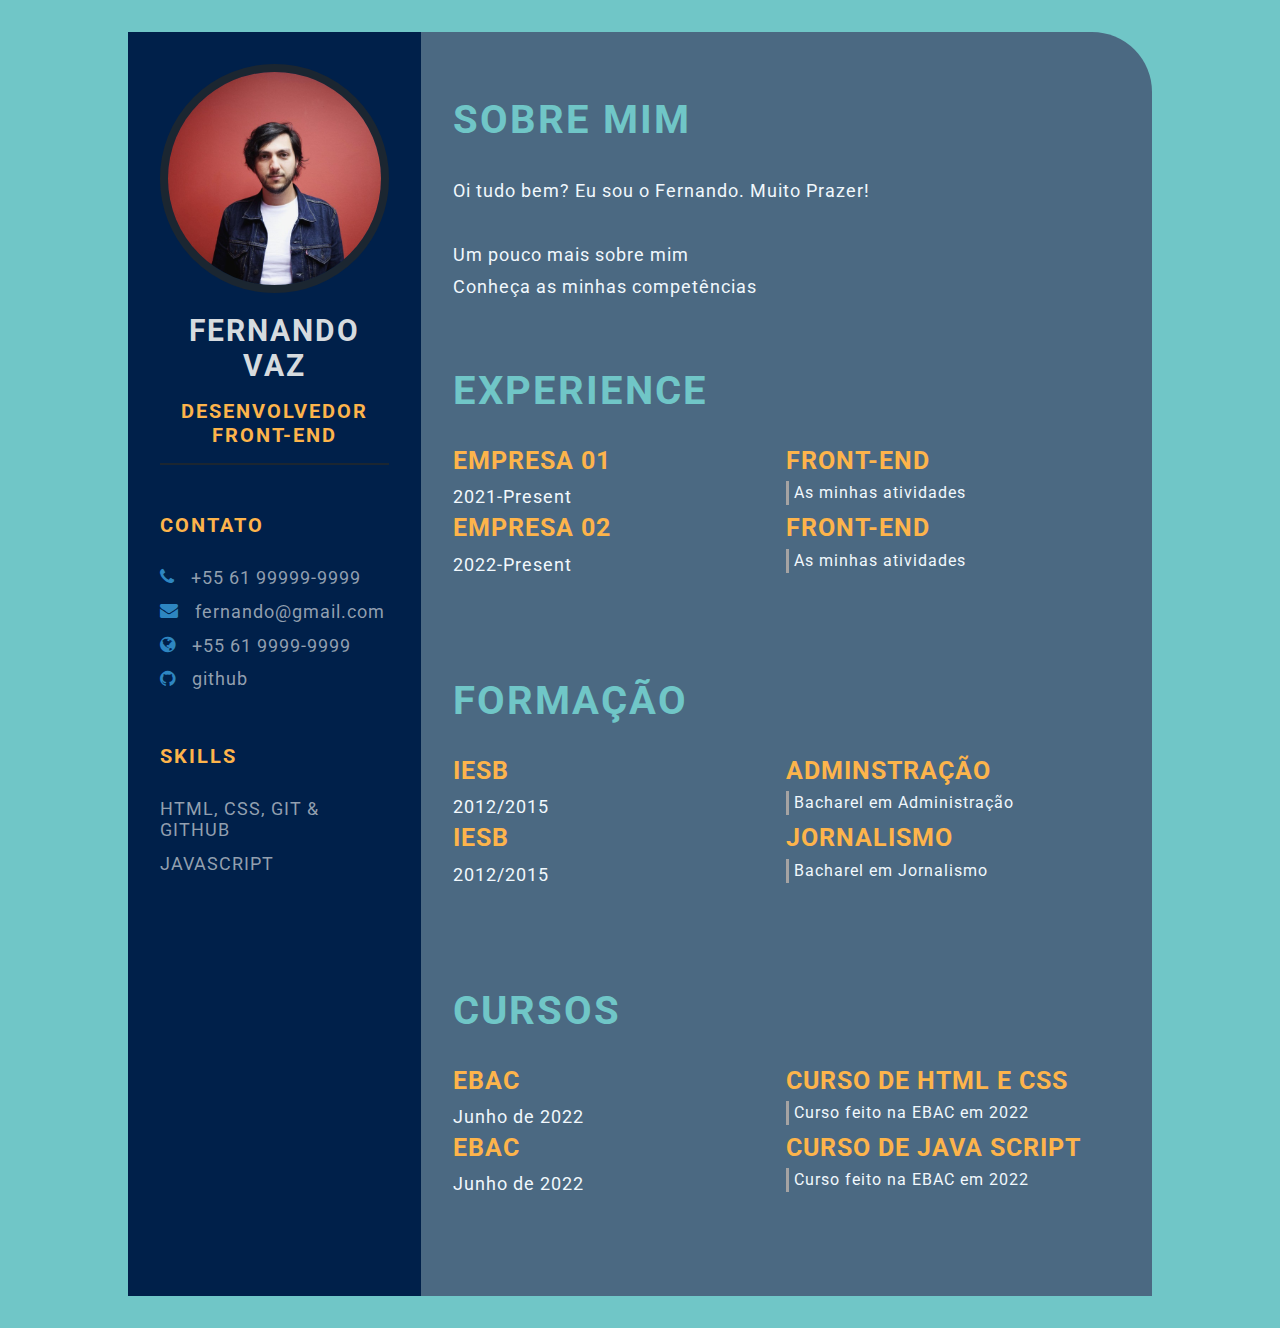
==== dia02/index.html @ 5587a4ed "Export "style.css"" ====
<!DOCTYPE html>
<html lang="pt-br">
<head>
    <meta charset="UTF-8">
    <meta http-equiv="X-UA-Compatible" content="IE=edge">
    <meta name="viewport" content="width=device-width, initial-scale=1.0">
    <title>Fernando Vaz CV</title>

        <!-- Google font  -->
        <link rel="preconnect" href="https://fonts.googleapis.com">
        <link rel="preconnect" href="https://fonts.gstatic.com" crossorigin>
        <link href="https://fonts.googleapis.com/css2?family=Roboto:ital,wght@0,100;0,300;0,400;0,700;1,100;1,300;1,400;1,700&display=swap" rel="stylesheet">
    
        <!-- font-awesome -->
        <link rel="stylesheet" href="https://cdnjs.cloudflare.com/ajax/libs/font-awesome/4.7.0/css/font-awesome.min.css">
    
        <!-- Custom CSS -->
    <link rel="stylesheet" href="estilo/style.css">
</head>
<body>
    <main class="resume-contents">
        <section class="left-section">
            <section class="left-section-content">
                <div class="profile">
                    <img class="profile-image" src="imagem/profile-image01-pq.jpeg" alt="Profile Image">
                    <p class="name">Fernando Vaz</p>
                    <p class="profession">Desenvolvedor Front-End</p>
                </div>
                <div class="contact-info">
                    <p class="left-title">Contato</p>
                    <ul>
                        <li><i class="fa fa-phone"></i>+55 61 99999-9999</li>
                        <li><i class="fa fa-envelope"></i>fernando@gmail.com</li>
                        <li><i class="fa fa-globe"></i>+55 61 9999-9999</li>
                        <li><i class="fa fa-github"></i>github</li>
                    </ul>
                </div>
                <div class="skills">
                    <p class="left-title">Skills</p>
                    <ul>
                        <li><p>HTML, CSS, Git & GitHub</p></li>
                        <li><p>JavaScript</p></li>
                    </ul>
                </div>
            </section>
        </section>
        <section class="right-section">
            <div class="right-section-contents">
                <section class="about gap">
                    <div class="right-title">Sobre Mim</div>
                    <p class="about-me-contents">
                        Oi tudo bem? Eu sou o Fernando. Muito Prazer! <br>
                        <br> Um pouco mais sobre mim
                        <br>Conheça as minhas competências
                    </p>
                </section>
                <section class="experience gap">
                    <div class="right-title">Experience</div>
                    <div class="experience-contents">
                        <div class="exp-left">
                            <p class="exp-company-name">Empresa 01</p>
                            <p class="exp-time-period">2021-Present</p>
                        </div>
                        <div class="exp-right">
                            <p class="exp-position">Front-End</p>
                            <p class="exp-desc">
                            As minhas atividades
                            </p>
                        </div>
                        <div class="exp-left">
                            <p class="exp-company-name">Empresa 02</p>
                            <p class="exp-time-period">2022-Present</p>
                        </div>
                        <div class="exp-right">
                            <p class="exp-position">Front-End</p>
                            <p class="exp-desc">
                                As minhas atividades
                            </p>
                        </div>
                    </div>
                </section>
                <section class="education gap">
                    <div class="right-title">Formação</div>
                    <div class="education-contents">
                        <div class="education-left">
                            <p class="education-school-name">IESB</p>
                            <p class="educationp-time-period">2012/2015</p>
                        </div>
                        <div class="education-right">
                            <p class="education-subject">Adminstração</p>
                            <p class="education-desc">
                                Bacharel em Administração
                            </p>
                        </div>
                        <div class="education-left">
                            <p class="education-school-name">IESB</p>
                            <p class="educationp-time-period">2012/2015</p>
                        </div>
                        <div class="education-right">
                            <p class="education-subject">Jornalismo</p>
                            <p class="education-desc">
                                Bacharel em Jornalismo
                            </p>
                        </div>
                    </div>
                </section>
                <section class="awards gap">
                    <div class="right-title">Cursos</div>
                    <div class="awards-contents">
                        <div class="awards-left">
                            <p class="awards-company-name">EBAC</p>
                            <p class="awards-time-period">Junho de 2022</p>
                        </div>
                        <div class="awads-right">
                            <p class="awards-name">Curso de HTML e CSS</p>
                            <p class="awards-desc">Curso feito na EBAC em 2022</p>
                        </div>
                        <div class="awards-left">
                            <p class="awards-company-name">EBAC</p>
                            <p class="awards-time-period">Junho de 2022</p>
                        </div>
                        <div class="awads-right">
                            <p class="awards-name">Curso de Java Script</p>
                            <p class="awards-desc">Curso feito na EBAC em 2022</p>
                        </div>
                    </div>
                </section> 
            </div>   
        </section>
    </main>
</body>
</html>
---- dia02/estilo/style.css ----
* {
    margin: 0;
    padding: 0;
    box-sizing: border-box;
    list-style: none;
    font-family: 'Roboto', sans-serif;
}

body {
    background-color: #70c6c7;
}

.resume-contents {
    min-height: 100vh;
    width: 80%;
    margin: 2rem auto;
    display: grid;
    grid-template-columns: repeat(7, 1fr);
}

.left-section {
    grid-column: span 2;
    height: 100%;
    background-color: #00204A;
}

.right-section {
    grid-column: span 5;
    height: 100%;
    background-color: #4B6982;
    border-radius: 0px 60px 0px 0px;
}

.left-section-content{
    padding: 2rem 2rem;
}

.profile {
    width: 100%;
    border-bottom: 2px solid #1B2631;
}

.profile .profile-image {
    width: 100%;
    border-radius: 50%;
    border: 8px solid #1B2631;
}

.name {
    color: #D6DBDF;
    font-size: 30px;
    letter-spacing: 2px;
    text-transform: uppercase;
    text-align: center;
    font-weight: bold;
    padding: 1rem 0;
}

.profession {
    color: #FDB44B;
    font-size: 20px;
    text-transform: uppercase;
    text-align: center;
    letter-spacing: 2px;
    font-weight: bold;
    padding-bottom: 1rem;
}

/* .contact-info { border-bottom: 2px solid #1B2631; } */
.left-title {
    color: #FDB44B;
    font-size: 20px;
    letter-spacing: 2px;
    text-transform: uppercase;
    font-weight: bold;
    display: flex;
    align-items: center;
    padding-top: 3rem;
}

.contact-info ul {
    padding-top: 1.5rem;
}

.contact-info ul li,
.references ul li {
    padding: .4rem 0;
    display: flex;
    align-items: center;
    color: #d6dbdfaf;
    letter-spacing: 1px;
    font-size: 18px;
}

.contact-info ul li i,
.references ul li i {
    padding-right: 1rem;
    font-size: 18px;
    color: #2E86C1;
}

.skills ul {
    padding-top: 1.5rem;
}
.skills ul li p {
    padding: .4rem 0;
    color: #d6dbdfaf;
    font-size: 18px;
    letter-spacing: 1px;
    display: flex;
    align-items: center;
    text-transform: uppercase;
}

.referance-name {
    padding-top: 1.5rem;
    padding-bottom: .4rem;
    font-size: 18px;
    color: #F9E79F;
    letter-spacing: 1px;
    text-transform: uppercase;
}

.referance-profession {
    font-size: 16px;
    color: #d6dbdfaf;
    letter-spacing: 1px;
    /* text-transform: uppercase; */
    padding-bottom: .4rem;
}


.right-section-contents {
    padding: 2rem 2rem;
}

.right-title {
    color: #70C6C7;
    font-size: 40px;
    letter-spacing: 2px;
    text-transform: uppercase;
    font-weight: bold;
    display: flex;
    align-items: center;
    padding: 2rem 0;
    position: relative;
}

.gap {
    padding-bottom: 2rem;
}
.about-me-contents {
    font-size: 18px;
    letter-spacing: 1px;
    line-height: 2rem;
    color: #F1F8FD;
}

.experience-contents,
.education-contents,
.awards-contents {
    display: grid;
    grid-template-columns: repeat(2, 1fr);
    padding-bottom: 2rem;
    color: #F1F8FD;
}

.exp-company-name,
.education-school-name,
.awards-company-name {
    font-size: 25px;
    font-weight: bold;
    text-transform: uppercase;
    letter-spacing: 1px;
    color: #FDB44B;
    padding-bottom: .4rem;
}

.exp-time-period,
.educationp-time-period,
.awards-time-period {
    font-size: 18px;
    letter-spacing: 1px;
    line-height: 2rem;
}

.exp-position,
.education-subject,
.awards-name {
    font-size: 25px;
    font-weight: bold;
    text-transform: uppercase;
    letter-spacing: 1px;
    color: #FDB44B;
    padding-bottom: .4rem;
}

.exp-desc,
.education-desc,
.awards-desc {
    font-size: 16px;
    letter-spacing: 1px;
    line-height: 1.5rem;
    border-left: 3px solid #a5a3a3;
    padding-left: 5px;
}

/* Media queries */
@media screen and (max-width:780px) {
    .experience-contents,
    .education-contents,
    .awards-contents {
        grid-template-columns: repeat(1, 1fr);
    }
}

@media screen and (max-width:780px) {
    .left-section {
        grid-column: span 3;
    }
    
    .right-section {
        grid-column: span 4;
    }
    
}

@media screen and (max-width:1200px) {
    .resume-contents {
        grid-template-columns: repeat(1, 1fr);
    }
}

@media screen and (max-width:390px) {
    .resume-contents {
        width: 100%;
        margin: 0 auto;
    }

    .name {
        font-size: 20px;
    }

    .profession {
        font-size: 18px;
    }

    .left-title {
        font-size: 18px;
    }

    .right-title {
        font-size: 18px;
    }

    .contact-info ul li,
    .references ul li {
        font-size: 12px;
    }

    .contact-info ul li i,
    .references ul li i {
        /* padding-right: 1rem; */
        font-size: 12px;
    }

    .skills ul li p {
        font-size: 12px;
    }

    .about-me-contents {
        font-size: 16px;
        line-height: 1.5rem;
    }

    .exp-company-name,
    .education-school-name,
    .awards-company-name {
        font-size: 18px;
    }

    .exp-time-period,
    .educationp-time-period,
    .awards-time-period {
        font-size: 16px;
    }

    .exp-position,
    .education-subject,
    .awards-name {
        font-size: 18px;
    }
}
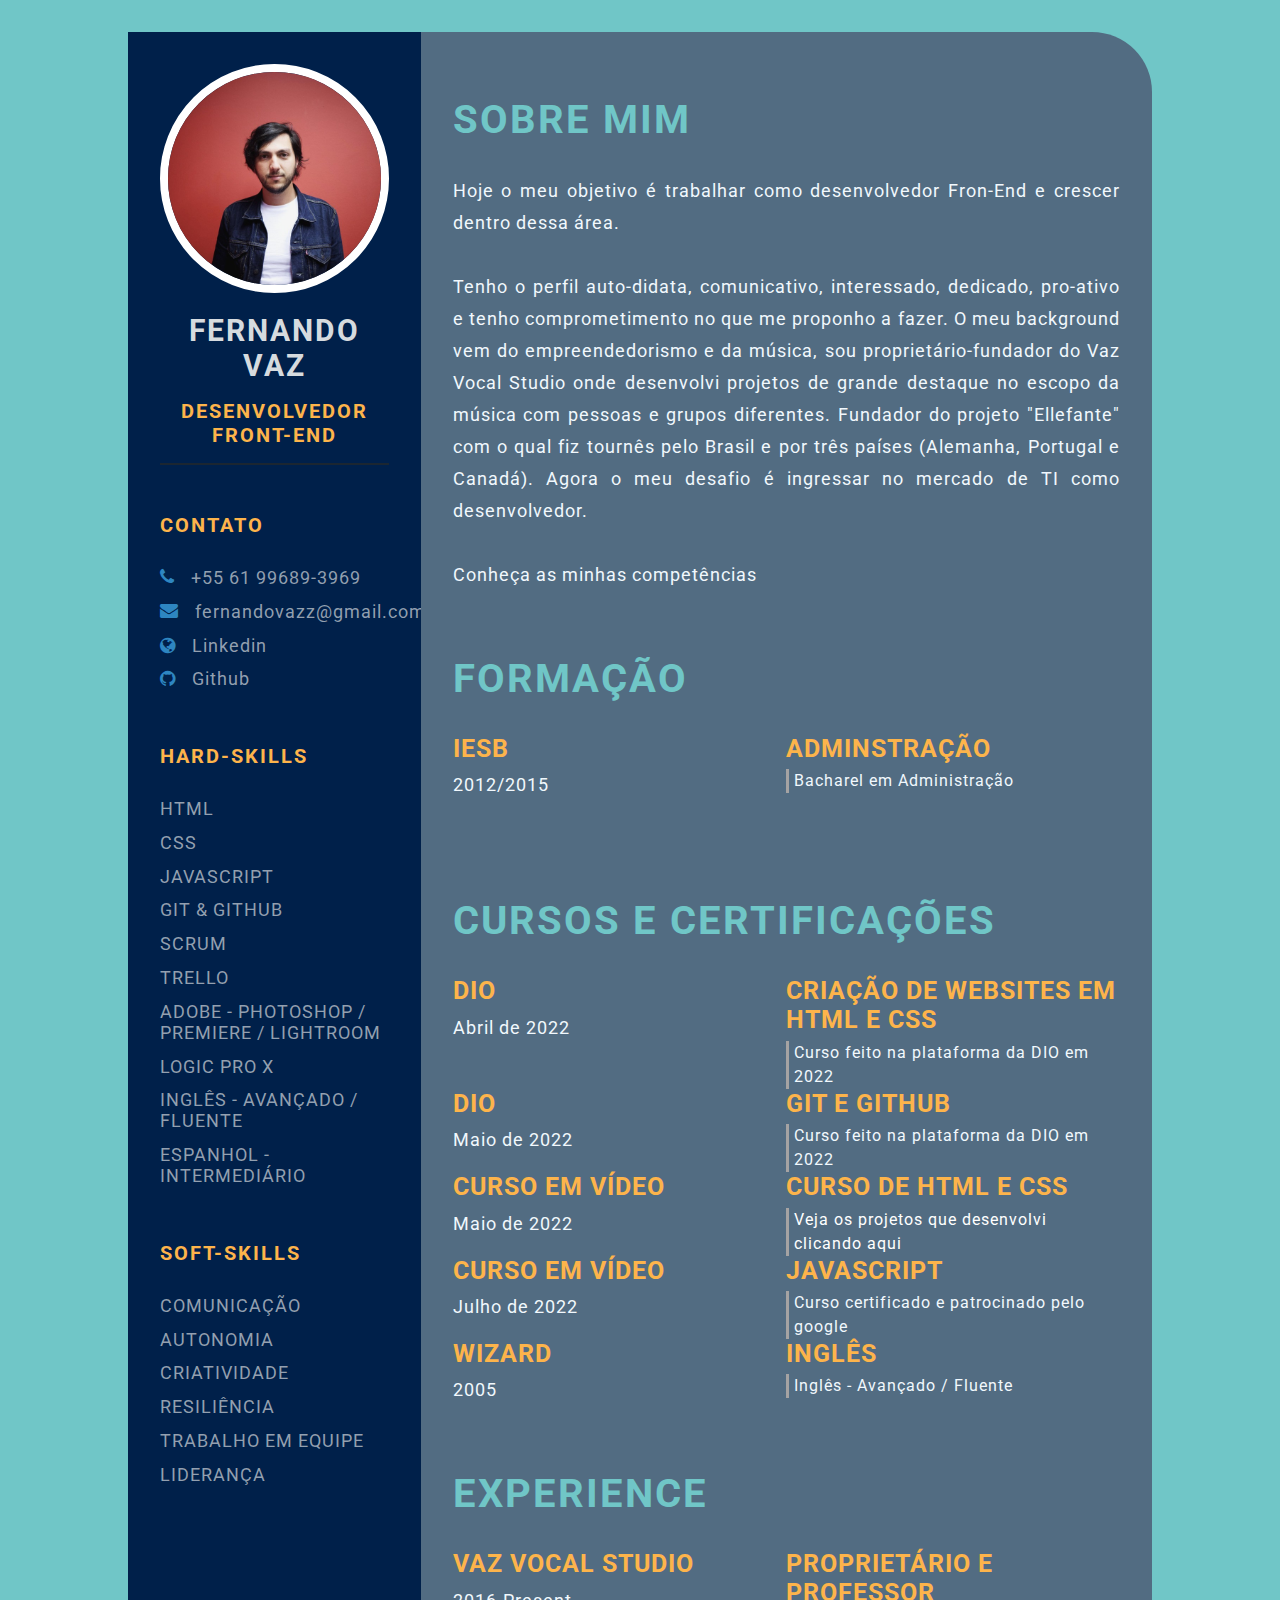
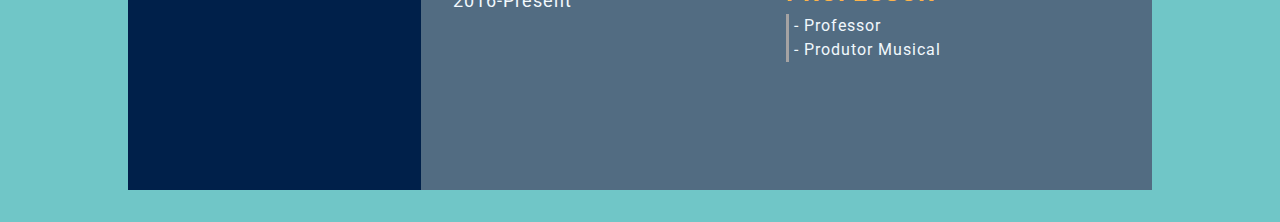
==== commit 9a54525b: "Atualização CV" ====
--- a/dia02/index.html
+++ b/dia02/index.html
@@ -4,7 +4,7 @@
     <meta charset="UTF-8">
     <meta http-equiv="X-UA-Compatible" content="IE=edge">
     <meta name="viewport" content="width=device-width, initial-scale=1.0">
-    <title>Fernando Vaz CV</title>
+    <title>Fernando Vaz - Currículo</title>
 
         <!-- Google font  -->
         <link rel="preconnect" href="https://fonts.googleapis.com">
@@ -29,17 +29,39 @@
                 <div class="contact-info">
                     <p class="left-title">Contato</p>
                     <ul>
-                        <li><i class="fa fa-phone"></i>+55 61 99999-9999</li>
-                        <li><i class="fa fa-envelope"></i>fernando@gmail.com</li>
-                        <li><i class="fa fa-globe"></i>+55 61 9999-9999</li>
-                        <li><i class="fa fa-github"></i>github</li>
+                        <li><i class="fa fa-phone"></i>+55 61 99689-3969</li>
+                        <li><i class="fa fa-envelope"></i>fernandovazz@gmail.com</li>
+                        <a target="_blank" href="https://www.linkedin.com/in/vaz-fernando/">
+                            <li><i class="fa fa-globe"></i>Linkedin
+                        </a>
+                        <a target="_blank" href="https://github.com/vazfernando">
+                            <li><i class="fa fa-github"></i>Github</li>
+                        </a>
                     </ul>
                 </div>
                 <div class="skills">
-                    <p class="left-title">Skills</p>
+                    <p class="left-title">Hard-Skills</p>
                     <ul>
-                        <li><p>HTML, CSS, Git & GitHub</p></li>
+                        <li><p>HTML</p></li>
+                        <li><p>CSS</p></li>
                         <li><p>JavaScript</p></li>
+                        <li><p>Git & GitHub</p></li>
+                        <li><p>SCRUM</p></li>
+                        <li><p>TRELLO</p></li>
+                        <li><p>ADOBE - PHOTOSHOP / PREMIERE / LIGHTROOM</p></li>
+                        <li><p>LOGIC PRO X</p></li>
+                        <li><p>INGLÊS - AVANÇADO / FLUENTE</p></li>
+                        <li><p>ESPANHOL - INTERMEDIÁRIO</p></li>
+                    </ul>
+
+                    <p class="left-title">Soft-Skills</p>
+                    <ul>
+                        <li><p>comunicação</p></li>
+                        <li><p>autonomia</p></li>
+                        <li><p>criatividade</p></li>
+                        <li><p>resiliência</p></li>
+                        <li><p>trabalho em equipe</p></li>
+                        <li><p>liderança</p></li>
                     </ul>
                 </div>
             </section>
@@ -49,35 +71,12 @@
                 <section class="about gap">
                     <div class="right-title">Sobre Mim</div>
                     <p class="about-me-contents">
-                        Oi tudo bem? Eu sou o Fernando. Muito Prazer! <br>
-                        <br> Um pouco mais sobre mim
+                        Hoje o meu objetivo é trabalhar como desenvolvedor Fron-End e crescer dentro dessa área.
+                        <br>
+                        <br> Tenho o perfil auto-didata, comunicativo, interessado, dedicado, pro-ativo e tenho comprometimento no que me proponho a fazer. O meu background vem do empreendedorismo e da música, sou proprietário-fundador do Vaz Vocal Studio onde desenvolvi projetos de grande destaque no escopo da música com pessoas e grupos diferentes. Fundador do projeto "Ellefante" com o qual fiz tournês pelo Brasil e por três países (Alemanha, Portugal e Canadá). Agora o meu desafio é ingressar no mercado de TI como desenvolvedor.
+                        <br>
                         <br>Conheça as minhas competências
                     </p>
-                </section>
-                <section class="experience gap">
-                    <div class="right-title">Experience</div>
-                    <div class="experience-contents">
-                        <div class="exp-left">
-                            <p class="exp-company-name">Empresa 01</p>
-                            <p class="exp-time-period">2021-Present</p>
-                        </div>
-                        <div class="exp-right">
-                            <p class="exp-position">Front-End</p>
-                            <p class="exp-desc">
-                            As minhas atividades
-                            </p>
-                        </div>
-                        <div class="exp-left">
-                            <p class="exp-company-name">Empresa 02</p>
-                            <p class="exp-time-period">2022-Present</p>
-                        </div>
-                        <div class="exp-right">
-                            <p class="exp-position">Front-End</p>
-                            <p class="exp-desc">
-                                As minhas atividades
-                            </p>
-                        </div>
-                    </div>
                 </section>
                 <section class="education gap">
                     <div class="right-title">Formação</div>
@@ -92,6 +91,7 @@
                                 Bacharel em Administração
                             </p>
                         </div>
+                     <!--
                         <div class="education-left">
                             <p class="education-school-name">IESB</p>
                             <p class="educationp-time-period">2012/2015</p>
@@ -101,29 +101,89 @@
                             <p class="education-desc">
                                 Bacharel em Jornalismo
                             </p>
-                        </div>
+                        </div> 
+                    -->
                     </div>
                 </section>
                 <section class="awards gap">
-                    <div class="right-title">Cursos</div>
+                    <div class="right-title">Cursos e certificações</div>
                     <div class="awards-contents">
+
                         <div class="awards-left">
-                            <p class="awards-company-name">EBAC</p>
-                            <p class="awards-time-period">Junho de 2022</p>
+                            <p class="awards-company-name">DIO</p>
+                            <p class="awards-time-period">Abril de 2022</p>
+                        </div>
+                        <div class="awads-right"> 
+                            <p class="awards-name">CRIAÇÃO DE WEBSITES EM HTML E CSS</p>
+                            <p class="awards-desc">Curso feito na plataforma da DIO em 2022</p>
+                        </div>
+
+                        <div class="awards-left">
+                            <p class="awards-company-name">DIO</p>
+                            <p class="awards-time-period">Maio de 2022</p>
+                        </div>
+                        <div class="awads-right">
+                            <p class="awards-name">GIT E GITHUB</p>
+                            <p class="awards-desc">Curso feito na plataforma da DIO em 2022</p>
+                        </div>
+
+                        <div class="awards-left">
+                            <p class="awards-company-name">CURSO EM VÍDEO</p>
+                            <p class="awards-time-period">Maio de 2022</p>
                         </div>
                         <div class="awads-right">
                             <p class="awards-name">Curso de HTML e CSS</p>
-                            <p class="awards-desc">Curso feito na EBAC em 2022</p>
+                            <p class="awards-desc"><a target="_blank" class="color-curso-desc" href="https://github.com/vazfernando">Veja os projetos que desenvolvi clicando aqui</a></p>
                         </div>
+
                         <div class="awards-left">
-                            <p class="awards-company-name">EBAC</p>
-                            <p class="awards-time-period">Junho de 2022</p>
+                            <p class="awards-company-name">CURSO EM VÍDEO</p>
+                            <p class="awards-time-period">Julho de 2022</p>
                         </div>
                         <div class="awads-right">
-                            <p class="awards-name">Curso de Java Script</p>
-                            <p class="awards-desc">Curso feito na EBAC em 2022</p>
+                            <p class="awards-name">JAVASCRIPT</p>
+                            <p class="awards-desc">Curso certificado e patrocinado pelo google</p>
                         </div>
+
+                        <div class="awards-left">
+                            <p class="awards-company-name">WIZARD</p>
+                            <p class="awards-time-period">2005</p>
+                        </div>
+                        <div class="awads-right">
+                            <p class="awards-name">INGLÊS</p>
+                            <p class="awards-desc">Inglês - Avançado / Fluente</p>
+                        </div>
+
                     </div>
+                    <section class="experience gap">
+                        <div class="right-title">Experience</div>
+                        <div class="experience-contents">
+                            <div class="exp-left">
+                                <p class="exp-company-name">VAZ VOCAL STUDIO</p>
+                                <p class="exp-time-period">2016-Present</p>
+                            </div>
+                            <div class="exp-right">
+                                <p class="exp-position">Proprietário e professor</p>
+                                <p class="exp-desc">
+                                - Professor <br>
+                                - Produtor Musical
+                                </p>
+                            </div>
+
+                            <!--
+                            <div class="exp-left">
+                                <p class="exp-company-name">Empresa 02</p>
+                                <p class="exp-time-period">2022-Present</p>
+                            </div>
+                            <div class="exp-right">
+                                <p class="exp-position">Front-End</p>
+                                <p class="exp-desc">
+                                    As minhas atividades
+                                </p>
+                            </div>
+                            -->
+                        </div>
+                    </section>
                 </section> 
             </div>   
         </section>
--- a/dia02/estilo/style.css
+++ b/dia02/estilo/style.css
@@ -10,6 +10,20 @@
     background-color: #70c6c7;
 }
 
+a {
+    text-decoration: none;
+    color:  #d6dbdfaf;
+}
+
+a:hover {
+    text-decoration: underline;
+    color: white;
+}
+
+.color-curso-desc {
+    color: white;
+}
+
 .resume-contents {
     min-height: 100vh;
     width: 80%;
@@ -27,7 +41,7 @@
 .right-section {
     grid-column: span 5;
     height: 100%;
-    background-color: #4B6982;
+    background-color: #526c82;
     border-radius: 0px 60px 0px 0px;
 }
 
@@ -43,7 +57,7 @@
 .profile .profile-image {
     width: 100%;
     border-radius: 50%;
-    border: 8px solid #1B2631;
+    border: 8px solid white;
 }
 
 .name {
@@ -153,6 +167,7 @@
     font-size: 18px;
     letter-spacing: 1px;
     line-height: 2rem;
+    text-align: justify;
     color: #F1F8FD;
 }
 
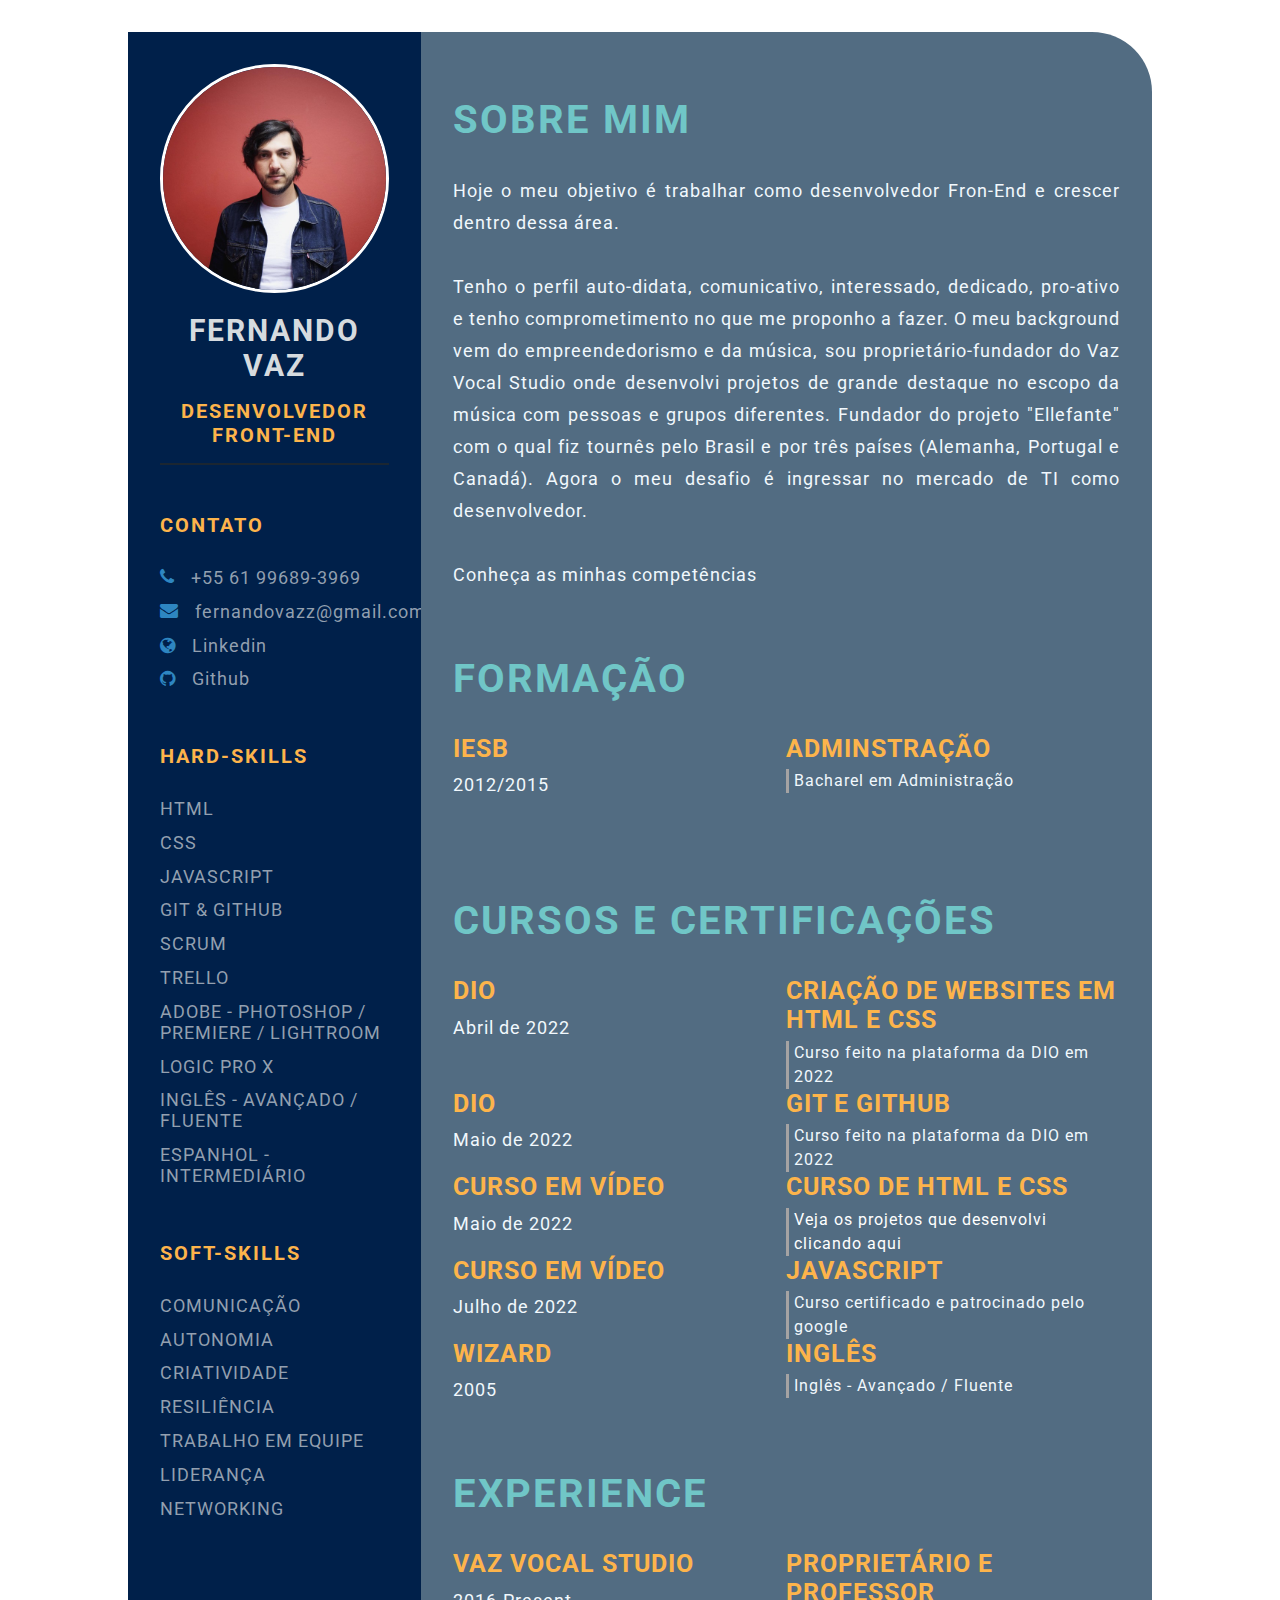
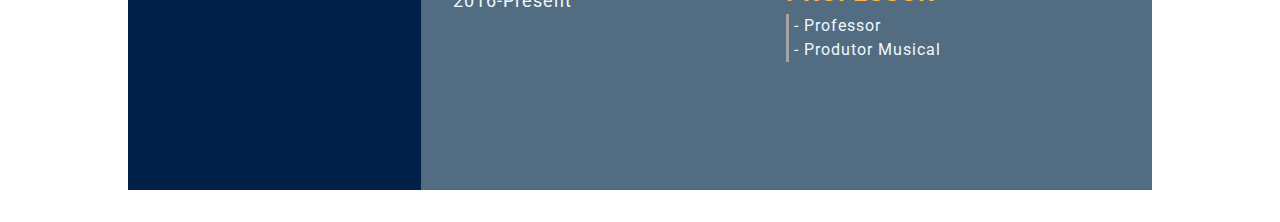
==== commit 7543c86a: "profile-image border change" ====
--- a/dia02/index.html
+++ b/dia02/index.html
@@ -62,6 +62,7 @@
                         <li><p>resiliência</p></li>
                         <li><p>trabalho em equipe</p></li>
                         <li><p>liderança</p></li>
+                        <li><p>networking</p></li>
                     </ul>
                 </div>
             </section>
--- a/dia02/estilo/style.css
+++ b/dia02/estilo/style.css
@@ -7,7 +7,7 @@
 }
 
 body {
-    background-color: #70c6c7;
+    background-color: white;
 }
 
 a {
@@ -57,7 +57,7 @@
 .profile .profile-image {
     width: 100%;
     border-radius: 50%;
-    border: 8px solid white;
+    border: 3px solid white;
 }
 
 .name {
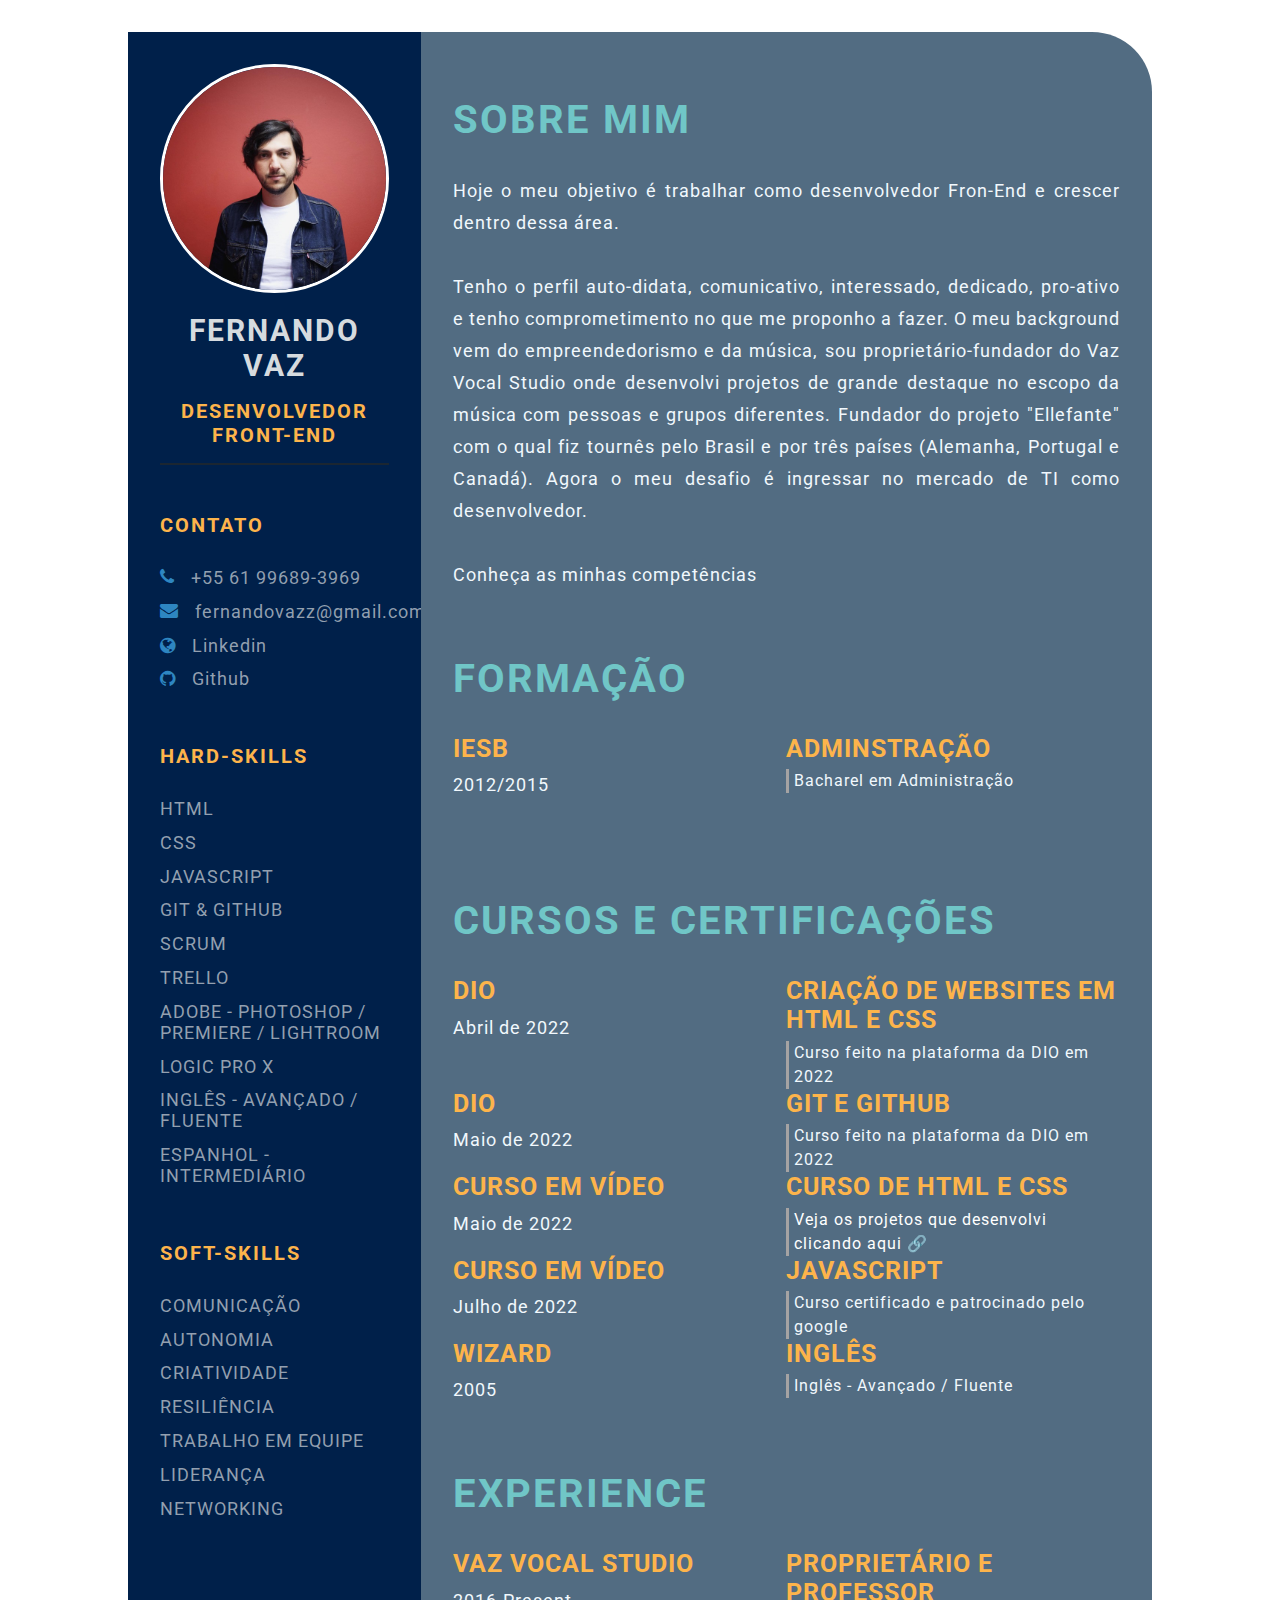
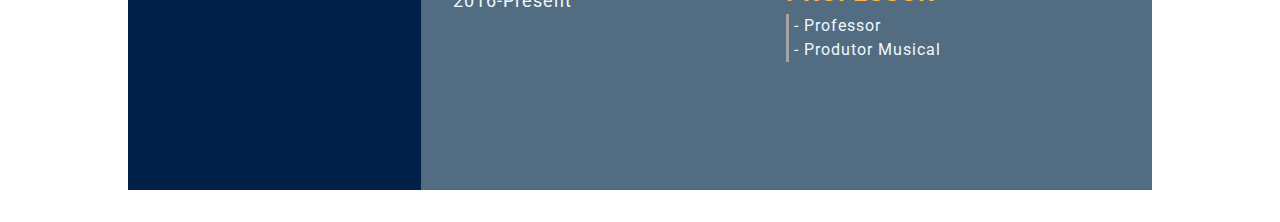
==== commit 7bd4846d: "Update index.html" ====
--- a/dia02/index.html
+++ b/dia02/index.html
@@ -29,8 +29,9 @@
                 <div class="contact-info">
                     <p class="left-title">Contato</p>
                     <ul>
-                        <li><i class="fa fa-phone"></i>+55 61 99689-3969</li>
-                        <li><i class="fa fa-envelope"></i>fernandovazz@gmail.com</li>
+                    
+                            <li><i class="fa fa-phone"></i><a target="_blank" href="https://wa.me/5561996893969">+55 61 99689-3969</a></li>
+                            <li><i class="fa fa-envelope"></i><a target="_blank" href="mailto:fernandovazz@gmail.com">fernandovazz@gmail.com</a></li>
                         <a target="_blank" href="https://www.linkedin.com/in/vaz-fernando/">
                             <li><i class="fa fa-globe"></i>Linkedin
                         </a>
@@ -134,7 +135,7 @@
                         </div>
                         <div class="awads-right">
                             <p class="awards-name">Curso de HTML e CSS</p>
-                            <p class="awards-desc"><a target="_blank" class="color-curso-desc" href="https://github.com/vazfernando">Veja os projetos que desenvolvi clicando aqui</a></p>
+                            <p class="awards-desc"><a target="_blank" class="color-curso-desc" href="https://github.com/vazfernando">Veja os projetos que desenvolvi clicando aqui &#x1F517</a></p>
                         </div>
 
                         <div class="awards-left">
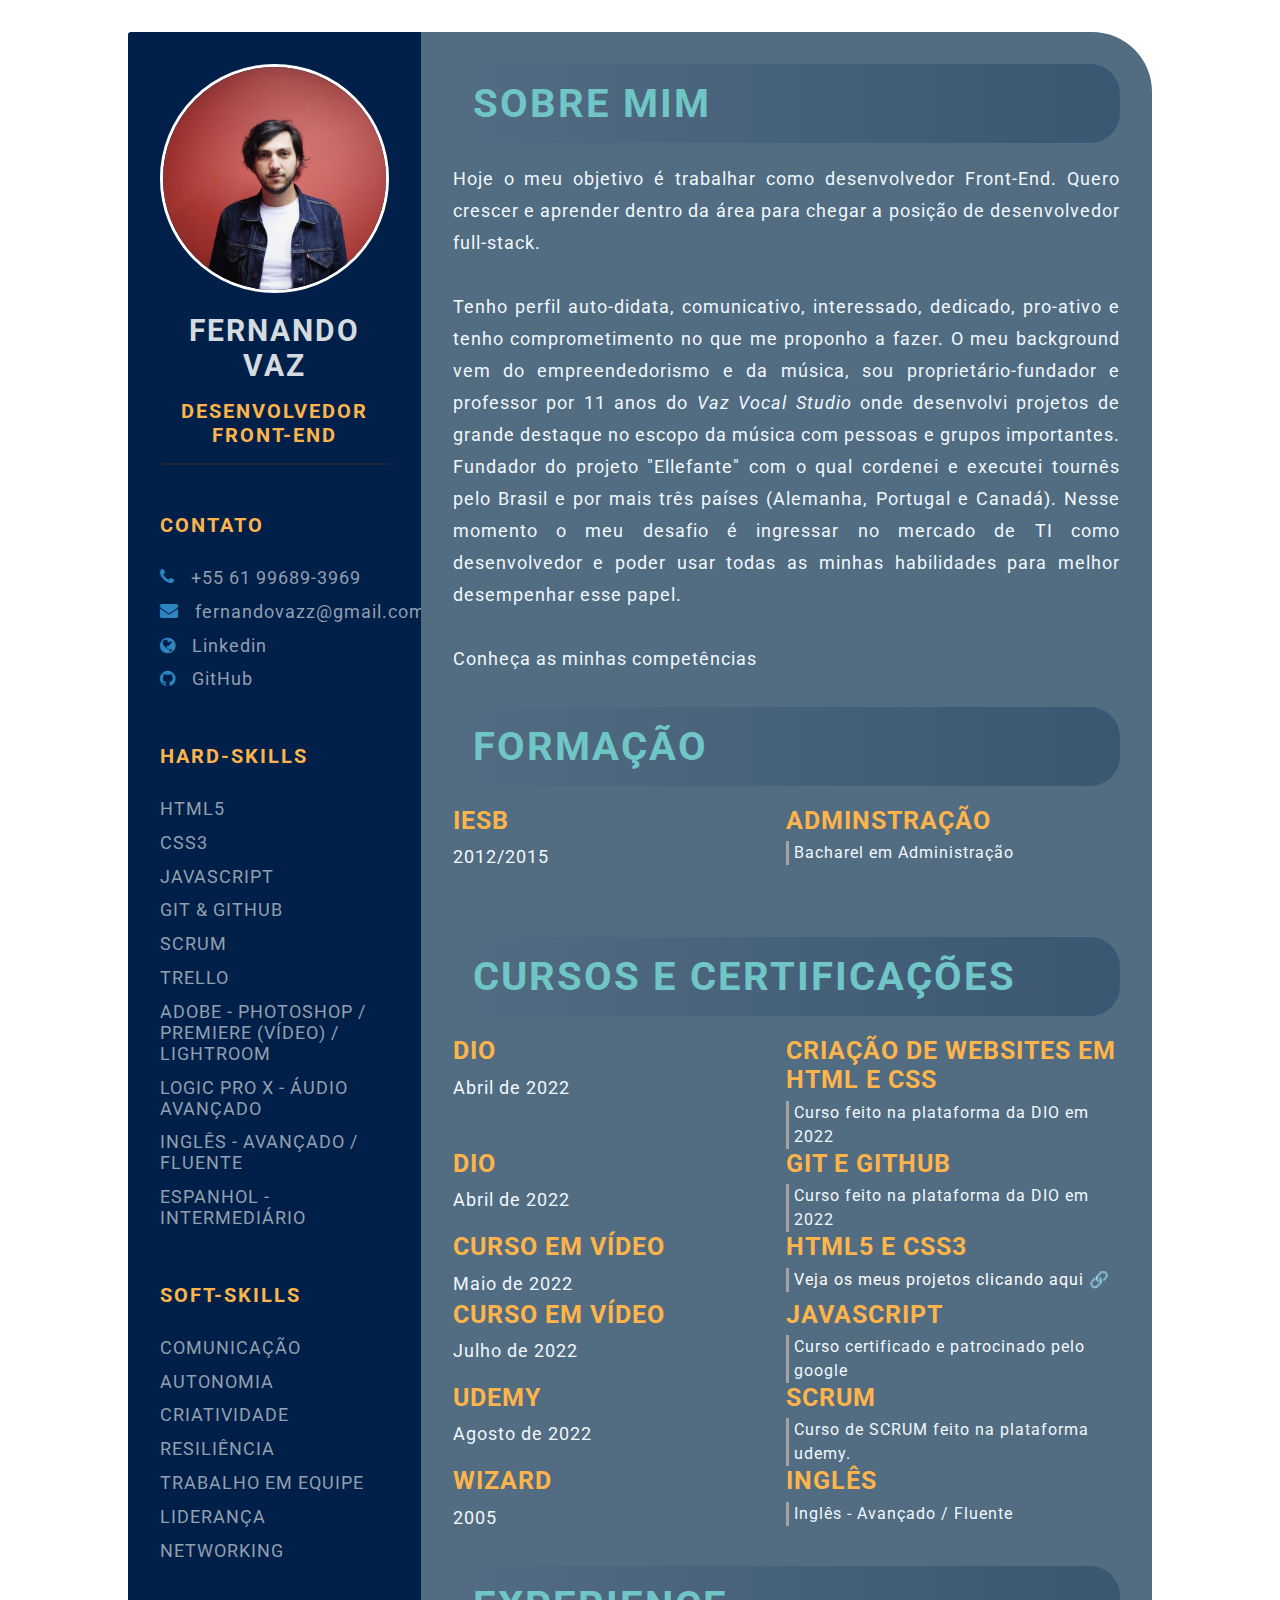
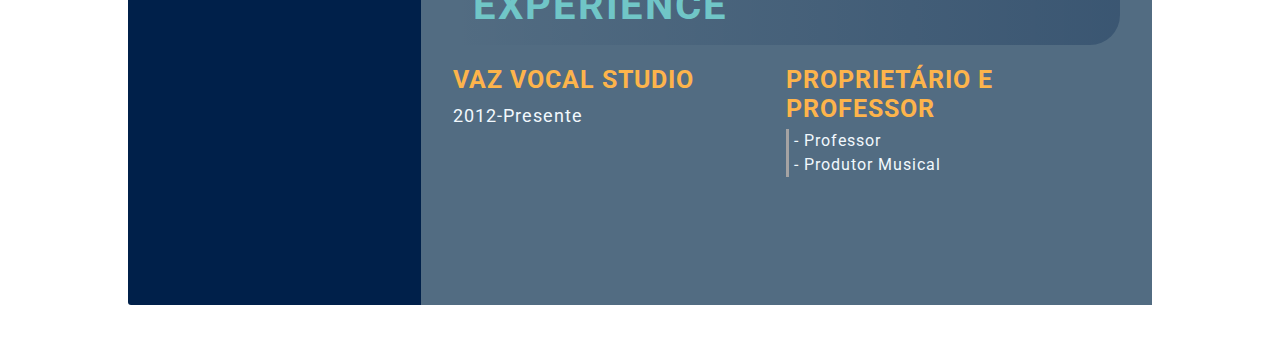
==== commit 38bf0689: "Update data on HTML and some style in CSS" ====
--- a/dia02/index.html
+++ b/dia02/index.html
@@ -36,21 +36,21 @@
                             <li><i class="fa fa-globe"></i>Linkedin
                         </a>
                         <a target="_blank" href="https://github.com/vazfernando">
-                            <li><i class="fa fa-github"></i>Github</li>
+                            <li><i class="fa fa-github"></i>GitHub</li>
                         </a>
                     </ul>
                 </div>
                 <div class="skills">
                     <p class="left-title">Hard-Skills</p>
                     <ul>
-                        <li><p>HTML</p></li>
-                        <li><p>CSS</p></li>
+                        <li><p>HTML5</p></li>
+                        <li><p>CSS3</p></li>
                         <li><p>JavaScript</p></li>
                         <li><p>Git & GitHub</p></li>
                         <li><p>SCRUM</p></li>
                         <li><p>TRELLO</p></li>
-                        <li><p>ADOBE - PHOTOSHOP / PREMIERE / LIGHTROOM</p></li>
-                        <li><p>LOGIC PRO X</p></li>
+                        <li><p>ADOBE - PHOTOSHOP / PREMIERE (VÍDEO) / LIGHTROOM</p></li>
+                        <li><p>LOGIC PRO X - áudio avançado</p></li>
                         <li><p>INGLÊS - AVANÇADO / FLUENTE</p></li>
                         <li><p>ESPANHOL - INTERMEDIÁRIO</p></li>
                     </ul>
@@ -73,9 +73,9 @@
                 <section class="about gap">
                     <div class="right-title">Sobre Mim</div>
                     <p class="about-me-contents">
-                        Hoje o meu objetivo é trabalhar como desenvolvedor Fron-End e crescer dentro dessa área.
+                        Hoje o meu objetivo é trabalhar como desenvolvedor Front-End. Quero crescer e aprender dentro da área para chegar a posição de desenvolvedor full-stack. 
                         <br>
-                        <br> Tenho o perfil auto-didata, comunicativo, interessado, dedicado, pro-ativo e tenho comprometimento no que me proponho a fazer. O meu background vem do empreendedorismo e da música, sou proprietário-fundador do Vaz Vocal Studio onde desenvolvi projetos de grande destaque no escopo da música com pessoas e grupos diferentes. Fundador do projeto "Ellefante" com o qual fiz tournês pelo Brasil e por três países (Alemanha, Portugal e Canadá). Agora o meu desafio é ingressar no mercado de TI como desenvolvedor.
+                        <br> Tenho perfil auto-didata, comunicativo, interessado, dedicado, pro-ativo e tenho comprometimento no que me proponho a fazer. O meu background vem do empreendedorismo e da música, sou proprietário-fundador e professor por 11 anos do <em>Vaz Vocal Studio</em> onde desenvolvi projetos de grande destaque no escopo da música com pessoas e grupos importantes. Fundador do projeto "Ellefante" com o qual cordenei e executei tournês pelo Brasil e por mais três países (Alemanha, Portugal e Canadá). Nesse momento o meu desafio é ingressar no mercado de TI como desenvolvedor e poder usar todas as minhas habilidades para melhor desempenhar esse papel.
                         <br>
                         <br>Conheça as minhas competências
                     </p>
@@ -122,7 +122,7 @@
 
                         <div class="awards-left">
                             <p class="awards-company-name">DIO</p>
-                            <p class="awards-time-period">Maio de 2022</p>
+                            <p class="awards-time-period">Abril de 2022</p>
                         </div>
                         <div class="awads-right">
                             <p class="awards-name">GIT E GITHUB</p>
@@ -134,8 +134,8 @@
                             <p class="awards-time-period">Maio de 2022</p>
                         </div>
                         <div class="awads-right">
-                            <p class="awards-name">Curso de HTML e CSS</p>
-                            <p class="awards-desc"><a target="_blank" class="color-curso-desc" href="https://github.com/vazfernando">Veja os projetos que desenvolvi clicando aqui &#x1F517</a></p>
+                            <p class="awards-name">HTML5 e CSS3</p>
+                            <p class="awards-desc"><a target="_blank" class="color-curso-desc" href="https://github.com/vazfernando">Veja os meus projetos clicando aqui &#x1F517</a></p>
                         </div>
 
                         <div class="awards-left">
@@ -145,6 +145,15 @@
                         <div class="awads-right">
                             <p class="awards-name">JAVASCRIPT</p>
                             <p class="awards-desc">Curso certificado e patrocinado pelo google</p>
+                        </div>
+
+                        <div class="awards-left">
+                            <p class="awards-company-name">udemy</p>
+                            <p class="awards-time-period">Agosto de 2022</p>
+                        </div>
+                        <div class="awads-right">
+                            <p class="awards-name">SCRUM</p>
+                            <p class="awards-desc">Curso de SCRUM feito na plataforma udemy.</p>
                         </div>
 
                         <div class="awards-left">
@@ -162,7 +171,7 @@
                         <div class="experience-contents">
                             <div class="exp-left">
                                 <p class="exp-company-name">VAZ VOCAL STUDIO</p>
-                                <p class="exp-time-period">2016-Present</p>
+                                <p class="exp-time-period">2012-Presente</p>
                             </div>
                             <div class="exp-right">
                                 <p class="exp-position">Proprietário e professor</p>
--- a/dia02/estilo/style.css
+++ b/dia02/estilo/style.css
@@ -36,6 +36,7 @@
     grid-column: span 2;
     height: 100%;
     background-color: #00204A;
+    border-radius: 3px 0 0 3px;
 }
 
 .right-section {
@@ -149,6 +150,8 @@
 }
 
 .right-title {
+    background-image:linear-gradient(to left, #00204a49, transparent);
+    border-radius: 3px 30px 30px 3px;
     color: #70C6C7;
     font-size: 40px;
     letter-spacing: 2px;
@@ -156,7 +159,8 @@
     font-weight: bold;
     display: flex;
     align-items: center;
-    padding: 2rem 0;
+    padding: 1rem 0 1rem 20px;
+    margin-bottom: 20px;
     position: relative;
 }
 
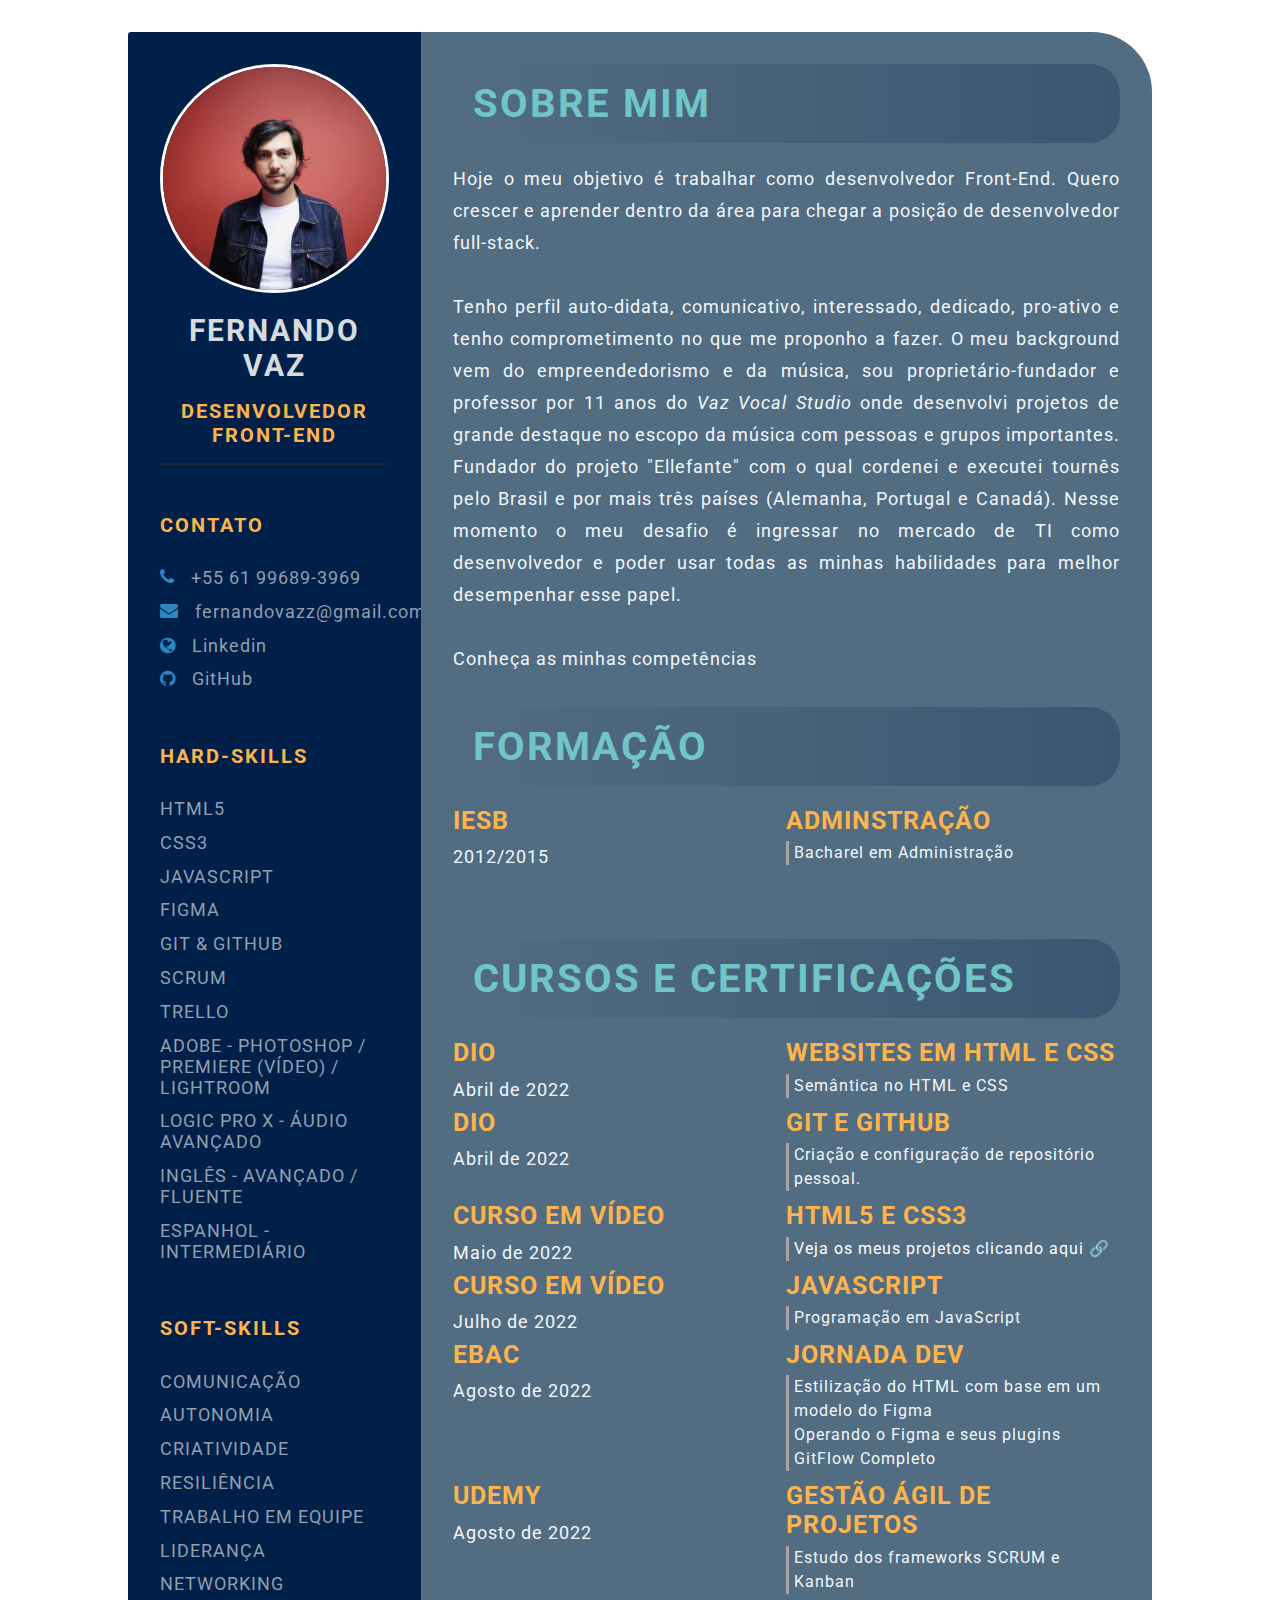
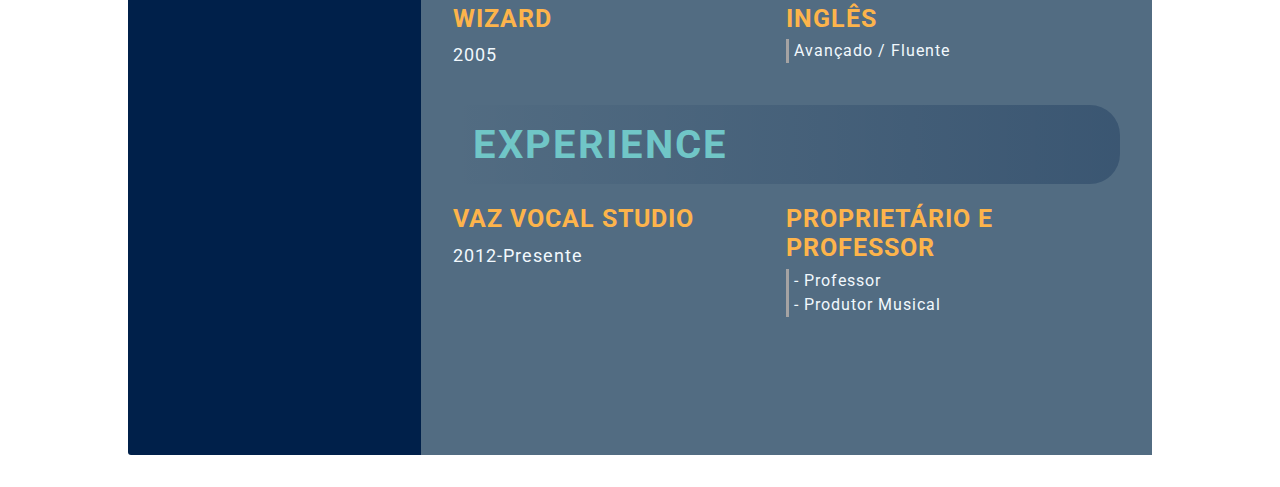
==== commit 5b62ca17: "Upgrade CV" ====
--- a/dia02/index.html
+++ b/dia02/index.html
@@ -46,6 +46,7 @@
                         <li><p>HTML5</p></li>
                         <li><p>CSS3</p></li>
                         <li><p>JavaScript</p></li>
+                        <li><p>FIGMA</p></li>
                         <li><p>Git & GitHub</p></li>
                         <li><p>SCRUM</p></li>
                         <li><p>TRELLO</p></li>
@@ -116,8 +117,8 @@
                             <p class="awards-time-period">Abril de 2022</p>
                         </div>
                         <div class="awads-right"> 
-                            <p class="awards-name">CRIAÇÃO DE WEBSITES EM HTML E CSS</p>
-                            <p class="awards-desc">Curso feito na plataforma da DIO em 2022</p>
+                            <p class="awards-name">WEBSITES EM HTML E CSS</p>
+                            <p class="awards-desc">Semântica no HTML e CSS</p>
                         </div>
 
                         <div class="awards-left">
@@ -126,7 +127,7 @@
                         </div>
                         <div class="awads-right">
                             <p class="awards-name">GIT E GITHUB</p>
-                            <p class="awards-desc">Curso feito na plataforma da DIO em 2022</p>
+                            <p class="awards-desc">Criação e configuração de repositório pessoal.</p>
                         </div>
 
                         <div class="awards-left">
@@ -144,7 +145,20 @@
                         </div>
                         <div class="awads-right">
                             <p class="awards-name">JAVASCRIPT</p>
-                            <p class="awards-desc">Curso certificado e patrocinado pelo google</p>
+                            <p class="awards-desc">Programação em JavaScript</p>
+                        </div>
+
+                        <div class="awards-left">
+                            <p class="awards-company-name">EBAC</p>
+                            <p class="awards-time-period">Agosto de 2022</p>
+                        </div>
+                        <div class="awads-right">
+                            <p class="awards-name">Jornada DEV</p>
+                            <p class="awards-desc">
+                                Estilização do HTML com base em um modelo do Figma<br>
+                                Operando o Figma e seus plugins <br>
+                                GitFlow Completo
+                            </p>
                         </div>
 
                         <div class="awards-left">
@@ -152,8 +166,8 @@
                             <p class="awards-time-period">Agosto de 2022</p>
                         </div>
                         <div class="awads-right">
-                            <p class="awards-name">SCRUM</p>
-                            <p class="awards-desc">Curso de SCRUM feito na plataforma udemy.</p>
+                            <p class="awards-name">Gestão ágil de projetos</p>
+                            <p class="awards-desc">Estudo dos frameworks SCRUM e Kanban</p>
                         </div>
 
                         <div class="awards-left">
@@ -162,7 +176,7 @@
                         </div>
                         <div class="awads-right">
                             <p class="awards-name">INGLÊS</p>
-                            <p class="awards-desc">Inglês - Avançado / Fluente</p>
+                            <p class="awards-desc">Avançado / Fluente</p>
                         </div>
 
                     </div>
--- a/dia02/estilo/style.css
+++ b/dia02/estilo/style.css
@@ -222,6 +222,7 @@
     line-height: 1.5rem;
     border-left: 3px solid #a5a3a3;
     padding-left: 5px;
+    margin-bottom: 10px;
 }
 
 /* Media queries */
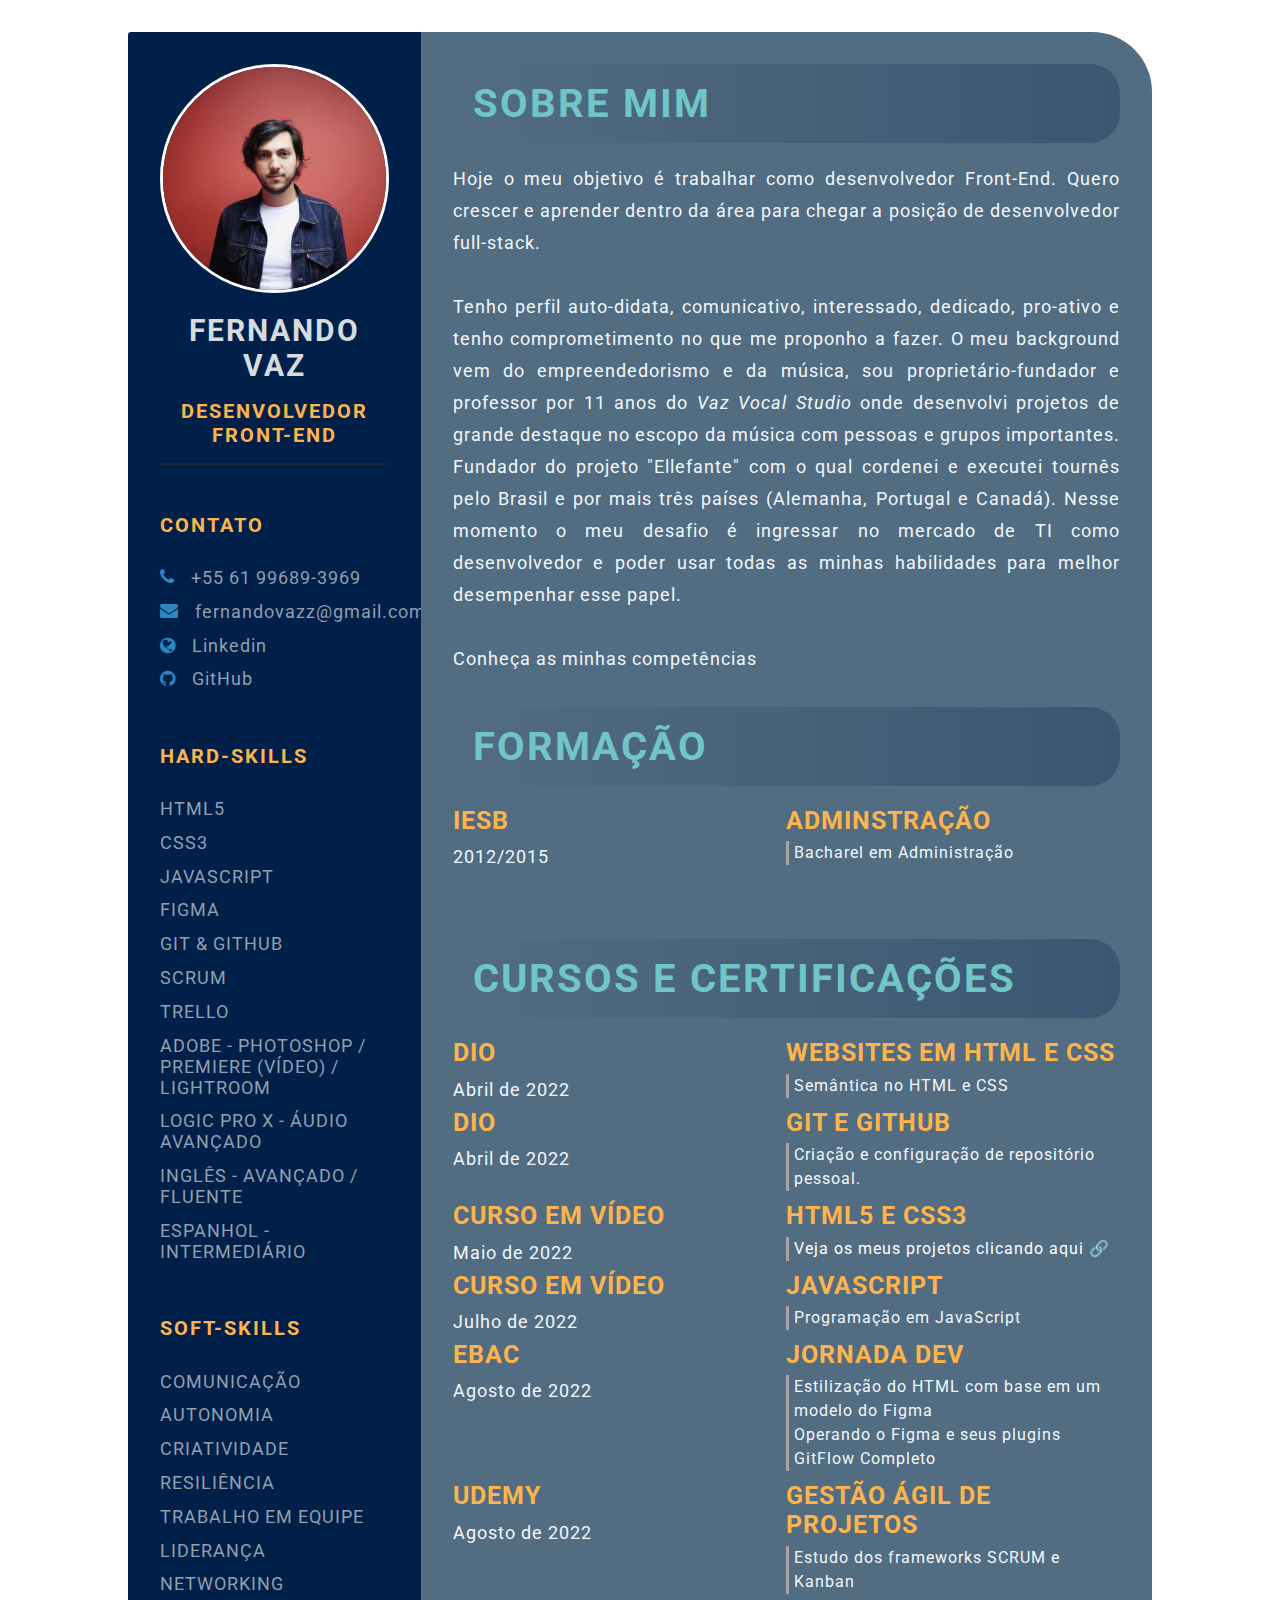
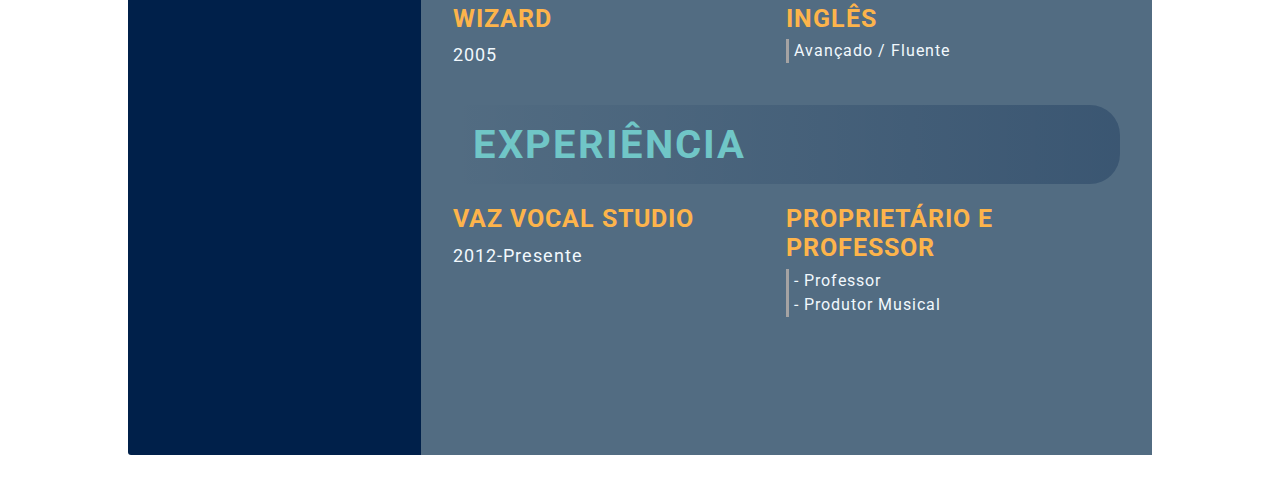
==== commit e0d6fbc7: "pt-br" ====
--- a/dia02/index.html
+++ b/dia02/index.html
@@ -181,7 +181,7 @@
 
                     </div>
                     <section class="experience gap">
-                        <div class="right-title">Experience</div>
+                        <div class="right-title">Experiência</div>
                         <div class="experience-contents">
                             <div class="exp-left">
                                 <p class="exp-company-name">VAZ VOCAL STUDIO</p>
--- a/dia02/estilo/style.css
+++ b/dia02/estilo/style.css
@@ -271,6 +271,7 @@
 
     .right-title {
         font-size: 18px;
+        max-width: 300px;
     }
 
     .contact-info ul li,
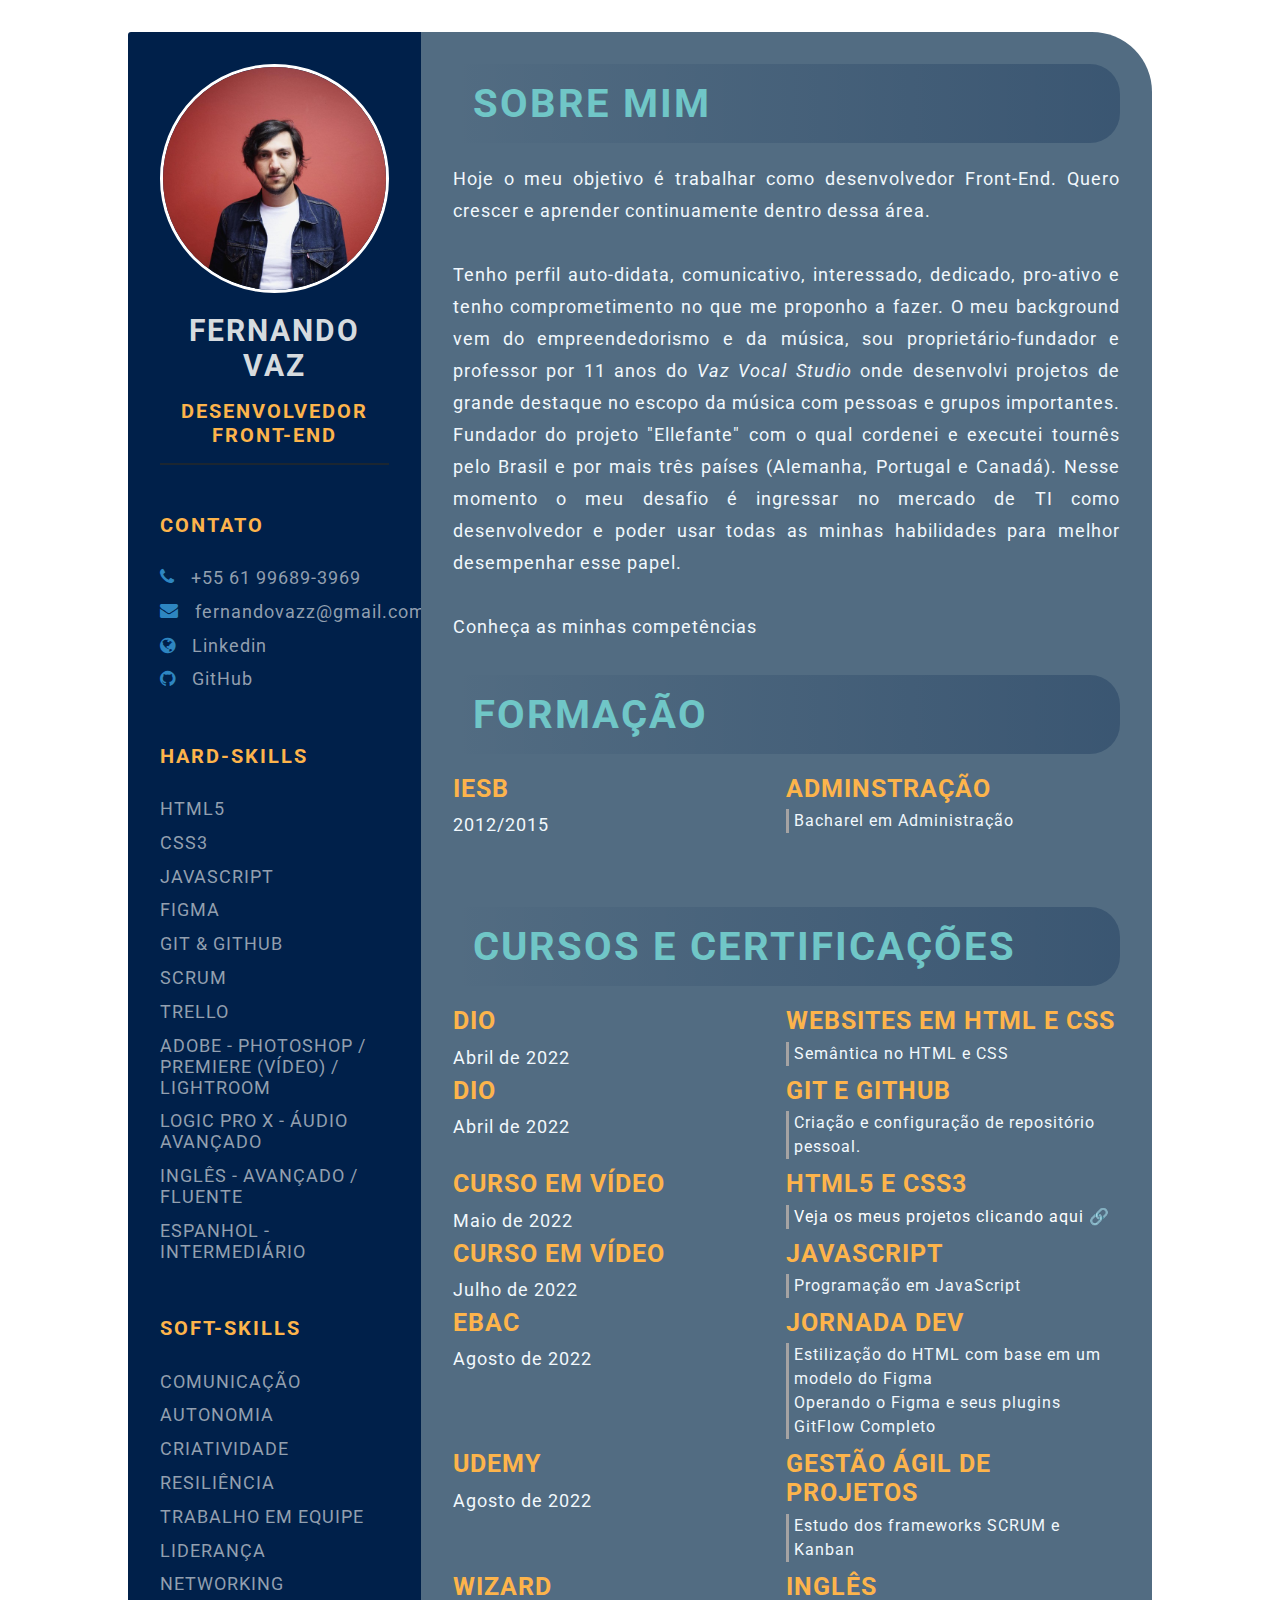
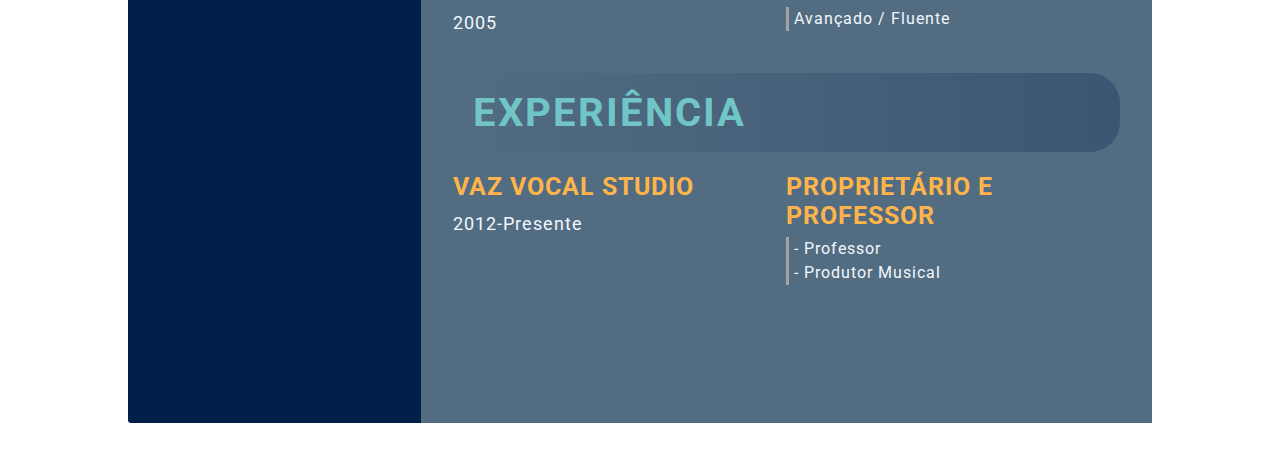
==== commit e9fda6f1: "Update index.html" ====
--- a/dia02/index.html
+++ b/dia02/index.html
@@ -74,7 +74,7 @@
                 <section class="about gap">
                     <div class="right-title">Sobre Mim</div>
                     <p class="about-me-contents">
-                        Hoje o meu objetivo é trabalhar como desenvolvedor Front-End. Quero crescer e aprender dentro da área para chegar a posição de desenvolvedor full-stack. 
+                        Hoje o meu objetivo é trabalhar como desenvolvedor Front-End. Quero crescer e aprender continuamente dentro dessa área. 
                         <br>
                         <br> Tenho perfil auto-didata, comunicativo, interessado, dedicado, pro-ativo e tenho comprometimento no que me proponho a fazer. O meu background vem do empreendedorismo e da música, sou proprietário-fundador e professor por 11 anos do <em>Vaz Vocal Studio</em> onde desenvolvi projetos de grande destaque no escopo da música com pessoas e grupos importantes. Fundador do projeto "Ellefante" com o qual cordenei e executei tournês pelo Brasil e por mais três países (Alemanha, Portugal e Canadá). Nesse momento o meu desafio é ingressar no mercado de TI como desenvolvedor e poder usar todas as minhas habilidades para melhor desempenhar esse papel.
                         <br>
